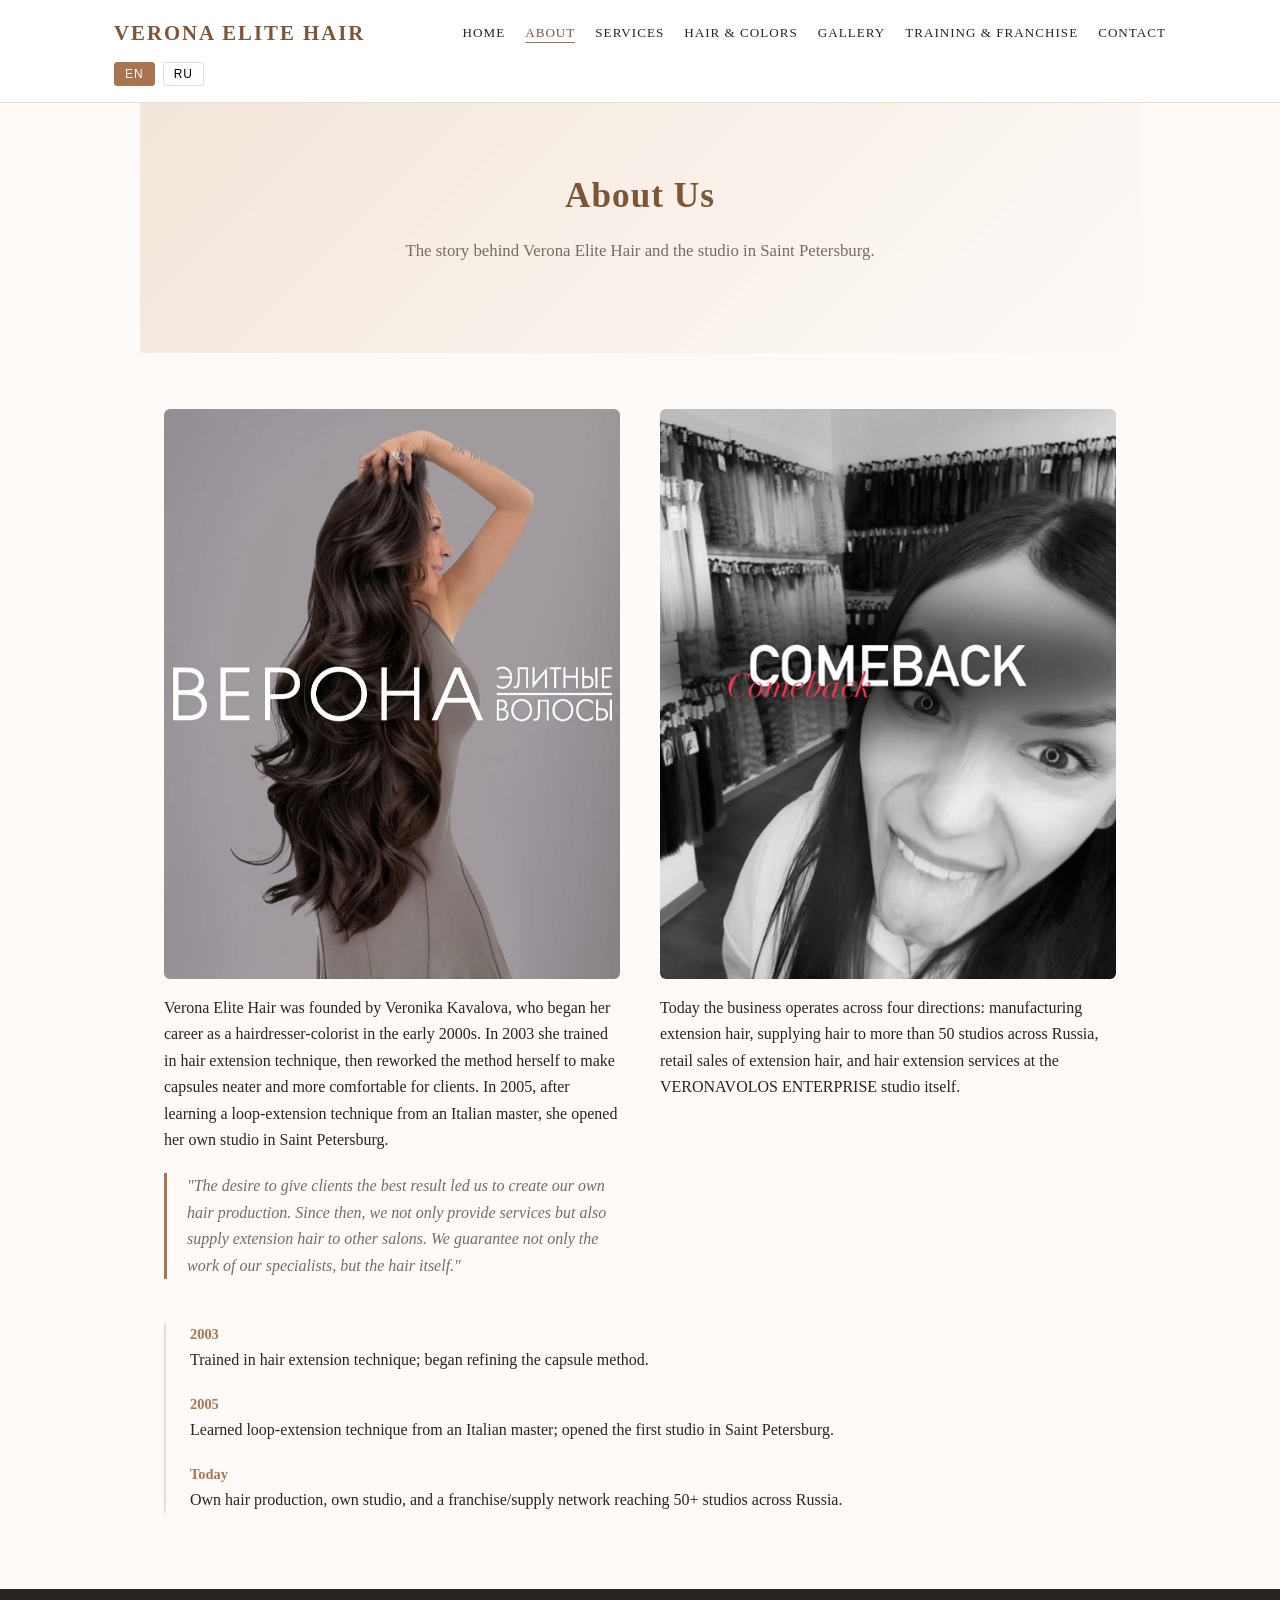
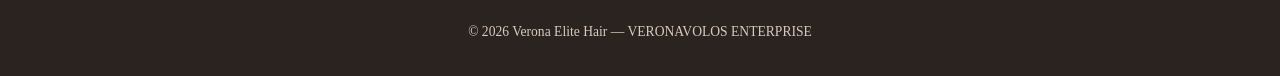
==== about.html @ 84c3e02a "create init pages" ====
<!DOCTYPE html>
<html lang="en">
<head>
<meta charset="UTF-8">
<meta name="viewport" content="width=device-width, initial-scale=1.0">
<title>About — Verona Elite Hair</title>
<link rel="stylesheet" href="assets/styles.css">
</head>
<body>

<header>
  <div class="nav-wrap">
    <a class="brand" href="index.html">Verona Elite Hair</a>
    <nav>
      <ul>
        <li><a href="index.html" data-en>Home</a><a href="index.html" data-ru>Главная</a></li>
        <li><a class="current" href="about.html" data-en>About</a><a class="current" href="about.html" data-ru>О нас</a></li>
        <li><a href="services.html" data-en>Services</a><a href="services.html" data-ru>Услуги</a></li>
        <li><a href="colors.html" data-en>Hair &amp; Colors</a><a href="colors.html" data-ru>Волосы и цвета</a></li>
        <li><a href="gallery.html" data-en>Gallery</a><a href="gallery.html" data-ru>Галерея</a></li>
        <li><a href="training.html" data-en>Training &amp; Franchise</a><a href="training.html" data-ru>Обучение и франшиза</a></li>
        <li><a href="contact.html" data-en>Contact</a><a href="contact.html" data-ru>Контакты</a></li>
      </ul>
    </nav>
    <div class="lang-toggle">
      <button id="btn-en" class="active" onclick="setLang('en')">EN</button>
      <button id="btn-ru" onclick="setLang('ru')">RU</button>
    </div>
  </div>
</header>

<main>
  <section class="hero">
    <h1 data-en>About Us</h1>
    <h1 data-ru>О нас</h1>
    <p data-en>The story behind Verona Elite Hair and the studio in Saint Petersburg.</p>
    <p data-ru>История бренда Verona Elite Hair и нашей студии в Санкт-Петербурге.</p>
  </section>

  <section>
    <div class="about-flex">
      <div class="col">
        <img src="assets/images/about-1.jpg" alt="Verona Elite Hair brand">
        <p data-en>Verona Elite Hair was founded by Veronika Kavalova, who began her career as a hairdresser-colorist in the early 2000s. In 2003 she trained in hair extension technique, then reworked the method herself to make capsules neater and more comfortable for clients. In 2005, after learning a loop-extension technique from an Italian master, she opened her own studio in Saint Petersburg.</p>
        <p data-ru>Verona Elite Hair основан Вероникой Каваловой, которая начинала карьеру как парикмахер-колорист в начале 2000-х. В 2003 году она прошла обучение технике наращивания волос, а затем самостоятельно доработала технологию, чтобы капсулы были более аккуратными и комфортными для клиенток. В 2005 году, освоив технику петельного наращивания у итальянского мастера, она открыла собственную студию в Санкт-Петербурге.</p>
        <blockquote data-en>"The desire to give clients the best result led us to create our own hair production. Since then, we not only provide services but also supply extension hair to other salons. We guarantee not only the work of our specialists, but the hair itself."</blockquote>
        <blockquote data-ru>«Желание дать лучший результат клиентам привело к созданию собственного производства волос для наращивания. С тех пор мы не только оказываем услуги, но и поставляем волосы в другие салоны. Мы даём гарантию не только на работу мастеров, но и на волосы».</blockquote>
      </div>
      <div class="col">
        <img src="assets/images/about-2.jpg" alt="Verona Elite Hair studio team">
        <p data-en>Today the business operates across four directions: manufacturing extension hair, supplying hair to more than 50 studios across Russia, retail sales of extension hair, and hair extension services at the VERONAVOLOS ENTERPRISE studio itself.</p>
        <p data-ru>Сегодня бизнес развивается по четырём направлениям: производство волос для наращивания, поставка волос более чем в 50 студий по всей России, розничная продажа волос для наращивания и оказание услуг по наращиванию волос в собственной студии VERONAVOLOS ENTERPRISE.</p>
      </div>
    </div>

    <div class="timeline">
      <div class="item">
        <div class="year">2003</div>
        <p data-en>Trained in hair extension technique; began refining the capsule method.</p>
        <p data-ru>Обучение технике наращивания волос; начало доработки капсульного метода.</p>
      </div>
      <div class="item">
        <div class="year">2005</div>
        <p data-en>Learned loop-extension technique from an Italian master; opened the first studio in Saint Petersburg.</p>
        <p data-ru>Освоение техники петельного наращивания у итальянского мастера; открытие первой студии в Санкт-Петербурге.</p>
      </div>
      <div class="item">
        <div class="year" data-en>Today</div><div class="year" data-ru>Сегодня</div>
        <p data-en>Own hair production, own studio, and a franchise/supply network reaching 50+ studios across Russia.</p>
        <p data-ru>Собственное производство волос, собственная студия и сеть франшизы/поставок в более чем 50 студий по России.</p>
      </div>
    </div>
  </section>
</main>

<footer>
  <p>&copy; 2026 Verona Elite Hair — VERONAVOLOS ENTERPRISE</p>
</footer>

<script src="assets/script.js"></script>
</body>
</html>
---- assets/styles.css ----
:root{
  --bg:#fdfaf7; --panel:#ffffff; --ink:#2b2320; --muted:#7a6b62;
  --accent:#a9744f; --accent-dark:#7d5537; --line:#e9ddd2;
}
*{box-sizing:border-box; margin:0; padding:0;}
body{font-family:'Georgia','Times New Roman',serif; background:var(--bg); color:var(--ink); line-height:1.65;}
img{max-width:100%; display:block;}
header{background:var(--panel); border-bottom:1px solid var(--line); position:sticky; top:0; z-index:100;}
.nav-wrap{max-width:1100px; margin:0 auto; display:flex; align-items:center; justify-content:space-between; padding:16px 24px; flex-wrap:wrap; gap:12px;}
.brand{font-size:1.3rem; letter-spacing:2px; font-weight:bold; color:var(--accent-dark); text-transform:uppercase; text-decoration:none;}
.brand span{font-weight:normal; font-size:0.6rem; display:block; letter-spacing:3px; color:var(--muted); text-transform:none;}
nav ul{list-style:none; display:flex; gap:20px; font-size:0.82rem; letter-spacing:1px; text-transform:uppercase; flex-wrap:wrap;}
nav a{color:var(--ink); text-decoration:none; border-bottom:1px solid transparent; padding-bottom:2px;}
nav a:hover, nav a.current{border-bottom:1px solid var(--accent); color:var(--accent-dark);}
.lang-toggle{display:flex; gap:8px;}
.lang-toggle button{background:none; border:1px solid var(--line); padding:4px 10px; font-size:0.75rem; cursor:pointer; border-radius:3px; letter-spacing:1px;}
.lang-toggle button.active{background:var(--accent); color:#fff; border-color:var(--accent);}
.hero{background:linear-gradient(135deg,#f3e6da,#fdfaf7); padding:64px 24px; text-align:center;}
.hero.with-image{padding:0; position:relative; overflow:hidden; min-height:340px; display:flex; align-items:center; justify-content:center;}
.hero.with-image img{position:absolute; inset:0; width:100%; height:100%; object-fit:cover; filter:brightness(0.55);}
.hero.with-image .hero-inner{position:relative; z-index:2; color:#fff; padding:60px 24px;}
.hero.with-image .hero-inner p{color:#f1e6da;}
.hero h1{font-size:2.2rem; color:var(--accent-dark); margin-bottom:12px; letter-spacing:1px;}
.hero.with-image h1{color:#fff;}
.hero p{max-width:640px; margin:0 auto 24px; color:var(--muted); font-size:1.05rem;}
.btn{display:inline-block; background:var(--accent); color:#fff; padding:12px 28px; text-decoration:none; border-radius:2px; letter-spacing:1px; font-size:0.85rem; text-transform:uppercase;}
.btn:hover{background:var(--accent-dark);}
main section{max-width:1000px; margin:0 auto; padding:56px 24px;}
main h2{font-size:1.6rem; color:var(--accent-dark); margin-bottom:24px; text-align:center; letter-spacing:1px;}
.divider{width:60px; height:2px; background:var(--accent); margin:0 auto 32px;}
.grid{display:grid; grid-template-columns:repeat(auto-fit, minmax(240px,1fr)); gap:28px; margin-top:32px;}
.card{background:var(--panel); border:1px solid var(--line); padding:24px; border-radius:4px;}
.card h3{color:var(--accent-dark); font-size:1.05rem; margin-bottom:10px;}
.card p{color:var(--muted); font-size:0.92rem;}
.card img{border-radius:3px; margin-bottom:14px; aspect-ratio:1/1; object-fit:cover;}
.about-flex{display:flex; gap:40px; flex-wrap:wrap; align-items:flex-start;}
.about-flex .col{flex:1; min-width:280px;}
.about-flex img{border-radius:6px; margin-bottom:16px; aspect-ratio:4/5; object-fit:cover;}
blockquote{font-style:italic; color:var(--muted); border-left:3px solid var(--accent); padding-left:20px; margin:20px 0;}
.timeline{border-left:2px solid var(--line); margin-top:24px; padding-left:24px;}
.timeline .item{margin-bottom:20px;}
.timeline .year{color:var(--accent); font-weight:bold; font-size:0.9rem;}
.band{background:#f6ede3;}
.contact-grid{display:grid; grid-template-columns:1fr 1fr; gap:32px; margin-top:24px;}
.contact-grid .card p{margin:6px 0;}
.social{display:flex; gap:16px; margin-top:16px; flex-wrap:wrap;}
.social a{color:var(--accent-dark); text-decoration:none; font-size:0.85rem; border:1px solid var(--line); padding:8px 14px; border-radius:3px;}
.social a:hover{background:var(--accent); color:#fff; border-color:var(--accent);}
.gallery-grid{display:grid; grid-template-columns:repeat(auto-fit, minmax(220px,1fr)); gap:20px; margin-top:32px;}
.gallery-item{background:var(--panel); border:1px solid var(--line); border-radius:4px; overflow:hidden;}
.gallery-item img{aspect-ratio:1/1; object-fit:cover;}
.gallery-item .cap{padding:12px 14px; font-size:0.82rem; color:var(--muted);}
.gallery-item .cap .likes{color:var(--accent); font-weight:bold; font-size:0.75rem; display:block; margin-bottom:4px;}
footer{background:var(--ink); color:#d8cabc; text-align:center; padding:32px 24px; font-size:0.85rem;}
footer a{color:#e9ddd2;}
.note{font-size:0.78rem; color:var(--muted); text-align:center; max-width:700px; margin:40px auto 0; padding:0 24px;}
[data-ru]{display:none;}
html[lang="ru"] [data-en]{display:none !important;}
html[lang="ru"] [data-ru]{display:block;}
html[lang="ru"] span[data-ru]{display:inline;}
html[lang="ru"] span[data-en]{display:none;}
html[lang="ru"] a[data-ru]{display:inline;}
html[lang="ru"] li a[data-ru]{display:inline-block;}
@media (max-width:760px){ nav ul{display:none;} .contact-grid{grid-template-columns:1fr;} }
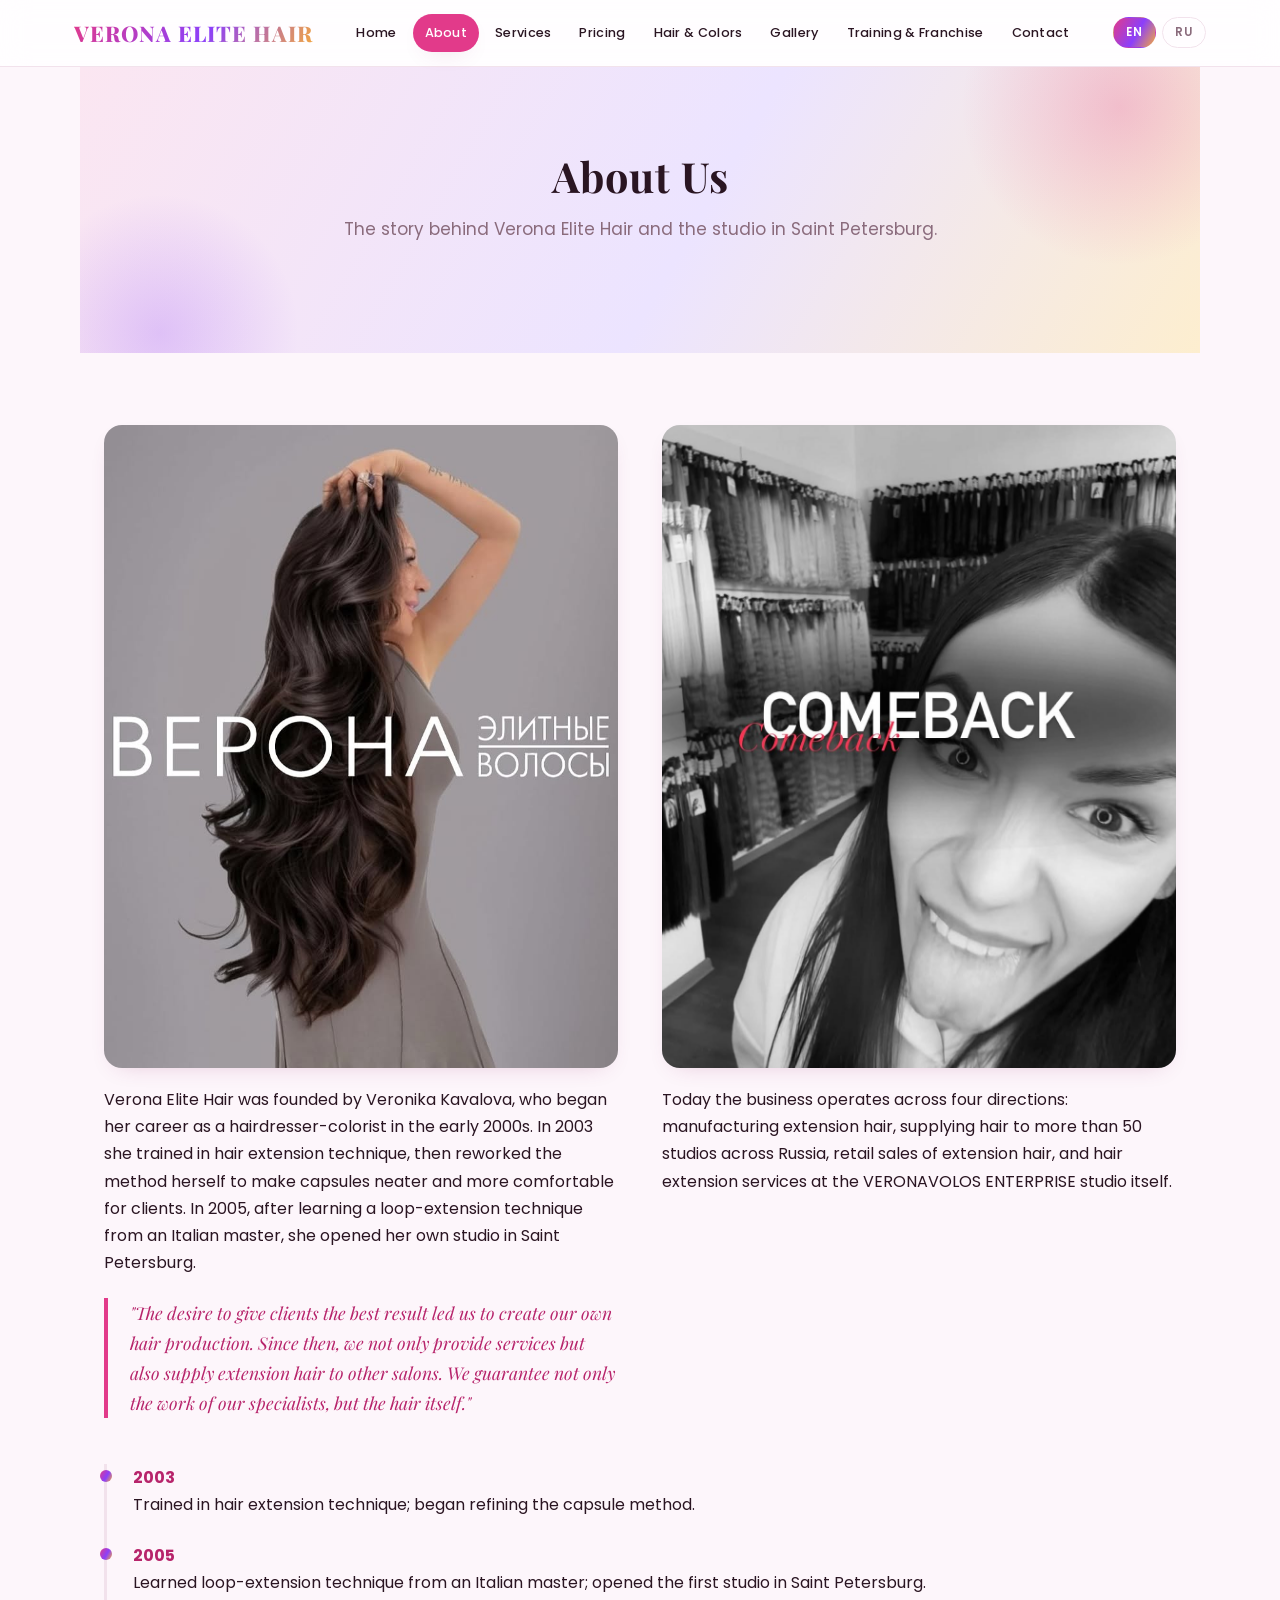
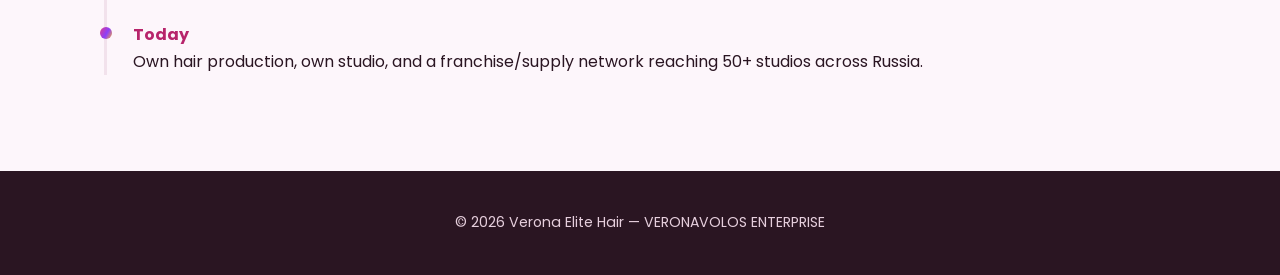
==== commit 60ffbc66: "push new design" ====
--- a/about.html
+++ b/about.html
@@ -11,11 +11,13 @@
 <header>
   <div class="nav-wrap">
     <a class="brand" href="index.html">Verona Elite Hair</a>
+    <button class="nav-toggle" aria-label="Toggle menu" onclick="toggleMenu()"><span></span><span></span><span></span></button>
     <nav>
       <ul>
         <li><a href="index.html" data-en>Home</a><a href="index.html" data-ru>Главная</a></li>
         <li><a class="current" href="about.html" data-en>About</a><a class="current" href="about.html" data-ru>О нас</a></li>
         <li><a href="services.html" data-en>Services</a><a href="services.html" data-ru>Услуги</a></li>
+        <li><a href="pricing.html" data-en>Pricing</a><a href="pricing.html" data-ru>Цены</a></li>
         <li><a href="colors.html" data-en>Hair &amp; Colors</a><a href="colors.html" data-ru>Волосы и цвета</a></li>
         <li><a href="gallery.html" data-en>Gallery</a><a href="gallery.html" data-ru>Галерея</a></li>
         <li><a href="training.html" data-en>Training &amp; Franchise</a><a href="training.html" data-ru>Обучение и франшиза</a></li>
--- a/assets/styles.css
+++ b/assets/styles.css
@@ -1,59 +1,147 @@
+@import url('https://fonts.googleapis.com/css2?family=Playfair+Display:wght@500;600;700;800&family=Poppins:wght@300;400;500;600;700&display=swap');
+
 :root{
-  --bg:#fdfaf7; --panel:#ffffff; --ink:#2b2320; --muted:#7a6b62;
-  --accent:#a9744f; --accent-dark:#7d5537; --line:#e9ddd2;
+  --bg:#fdf6fb; --panel:#ffffff; --ink:#2a1522; --muted:#8a6b7c; --line:#f2e2ec;
+  --accent:#e23a8a; --accent-dark:#b7246b;
+  --gold:#f4a83c; --violet:#8b3ffb; --teal:#2bb7b3;
+  --grad:linear-gradient(120deg,#e23a8a 0%,#8b3ffb 55%,#f4a83c 100%);
+  --grad-soft:linear-gradient(120deg,#fbe6f1,#ece4ff 55%,#fdeecf);
+  --shadow:0 18px 40px -18px rgba(138,32,96,.35);
+  --shadow-sm:0 8px 24px -14px rgba(138,32,96,.30);
+  --radius:18px;
 }
 *{box-sizing:border-box; margin:0; padding:0;}
-body{font-family:'Georgia','Times New Roman',serif; background:var(--bg); color:var(--ink); line-height:1.65;}
+body{font-family:'Poppins',system-ui,-apple-system,'Segoe UI',sans-serif; background:var(--bg); color:var(--ink); line-height:1.7; -webkit-font-smoothing:antialiased;}
 img{max-width:100%; display:block;}
-header{background:var(--panel); border-bottom:1px solid var(--line); position:sticky; top:0; z-index:100;}
-.nav-wrap{max-width:1100px; margin:0 auto; display:flex; align-items:center; justify-content:space-between; padding:16px 24px; flex-wrap:wrap; gap:12px;}
-.brand{font-size:1.3rem; letter-spacing:2px; font-weight:bold; color:var(--accent-dark); text-transform:uppercase; text-decoration:none;}
-.brand span{font-weight:normal; font-size:0.6rem; display:block; letter-spacing:3px; color:var(--muted); text-transform:none;}
-nav ul{list-style:none; display:flex; gap:20px; font-size:0.82rem; letter-spacing:1px; text-transform:uppercase; flex-wrap:wrap;}
-nav a{color:var(--ink); text-decoration:none; border-bottom:1px solid transparent; padding-bottom:2px;}
-nav a:hover, nav a.current{border-bottom:1px solid var(--accent); color:var(--accent-dark);}
-.lang-toggle{display:flex; gap:8px;}
-.lang-toggle button{background:none; border:1px solid var(--line); padding:4px 10px; font-size:0.75rem; cursor:pointer; border-radius:3px; letter-spacing:1px;}
-.lang-toggle button.active{background:var(--accent); color:#fff; border-color:var(--accent);}
-.hero{background:linear-gradient(135deg,#f3e6da,#fdfaf7); padding:64px 24px; text-align:center;}
-.hero.with-image{padding:0; position:relative; overflow:hidden; min-height:340px; display:flex; align-items:center; justify-content:center;}
-.hero.with-image img{position:absolute; inset:0; width:100%; height:100%; object-fit:cover; filter:brightness(0.55);}
-.hero.with-image .hero-inner{position:relative; z-index:2; color:#fff; padding:60px 24px;}
-.hero.with-image .hero-inner p{color:#f1e6da;}
-.hero h1{font-size:2.2rem; color:var(--accent-dark); margin-bottom:12px; letter-spacing:1px;}
-.hero.with-image h1{color:#fff;}
-.hero p{max-width:640px; margin:0 auto 24px; color:var(--muted); font-size:1.05rem;}
-.btn{display:inline-block; background:var(--accent); color:#fff; padding:12px 28px; text-decoration:none; border-radius:2px; letter-spacing:1px; font-size:0.85rem; text-transform:uppercase;}
-.btn:hover{background:var(--accent-dark);}
-main section{max-width:1000px; margin:0 auto; padding:56px 24px;}
-main h2{font-size:1.6rem; color:var(--accent-dark); margin-bottom:24px; text-align:center; letter-spacing:1px;}
-.divider{width:60px; height:2px; background:var(--accent); margin:0 auto 32px;}
-.grid{display:grid; grid-template-columns:repeat(auto-fit, minmax(240px,1fr)); gap:28px; margin-top:32px;}
-.card{background:var(--panel); border:1px solid var(--line); padding:24px; border-radius:4px;}
-.card h3{color:var(--accent-dark); font-size:1.05rem; margin-bottom:10px;}
-.card p{color:var(--muted); font-size:0.92rem;}
-.card img{border-radius:3px; margin-bottom:14px; aspect-ratio:1/1; object-fit:cover;}
-.about-flex{display:flex; gap:40px; flex-wrap:wrap; align-items:flex-start;}
+h1,h2,h3{font-family:'Playfair Display',Georgia,serif; line-height:1.2;}
+
+/* ---------- Header / Nav ---------- */
+header{background:rgba(255,255,255,.82); backdrop-filter:saturate(180%) blur(14px); -webkit-backdrop-filter:saturate(180%) blur(14px); border-bottom:1px solid var(--line); position:sticky; top:0; z-index:200; transition:box-shadow .25s ease;}
+header.scrolled{box-shadow:0 10px 30px -18px rgba(138,32,96,.45);}
+.nav-wrap{max-width:1180px; margin:0 auto; display:flex; align-items:center; justify-content:space-between; padding:14px 24px; gap:18px; position:relative;}
+.brand{font-family:'Playfair Display',serif; font-size:1.35rem; letter-spacing:1px; font-weight:800; text-decoration:none; text-transform:uppercase; background:var(--grad); -webkit-background-clip:text; background-clip:text; color:transparent; white-space:nowrap;}
+.brand span{display:block; -webkit-text-fill-color:var(--muted); color:var(--muted); font-family:'Poppins',sans-serif; font-weight:400; font-size:0.58rem; letter-spacing:2.5px; text-transform:none; margin-top:2px;}
+nav ul{list-style:none; display:flex; gap:4px; font-size:0.8rem; letter-spacing:.3px; flex-wrap:nowrap; align-items:center; white-space:nowrap;}
+nav a{color:var(--ink); text-decoration:none; padding:8px 12px; border-radius:999px; font-weight:500; transition:.2s ease; display:inline-block; position:relative;}
+nav a:hover{color:var(--accent-dark); background:var(--grad-soft);}
+nav a.current{color:#fff; background:var(--accent); box-shadow:var(--shadow-sm);}
+.lang-toggle{display:flex; gap:6px;}
+.lang-toggle button{background:none; border:1.5px solid var(--line); padding:6px 12px; font-size:0.72rem; font-weight:600; cursor:pointer; border-radius:999px; letter-spacing:1px; color:var(--muted); font-family:'Poppins',sans-serif; transition:.2s ease;}
+.lang-toggle button.active{background:var(--grad); color:#fff; border-color:transparent;}
+.nav-toggle{display:none; flex-direction:column; justify-content:center; gap:5px; width:44px; height:40px; padding:9px; border:none; background:var(--grad-soft); border-radius:12px; cursor:pointer;}
+.nav-toggle span{display:block; height:2.5px; width:100%; background:var(--accent-dark); border-radius:2px; transition:.25s ease;}
+header.nav-open .nav-toggle span:nth-child(1){transform:translateY(7.5px) rotate(45deg);}
+header.nav-open .nav-toggle span:nth-child(2){opacity:0;}
+header.nav-open .nav-toggle span:nth-child(3){transform:translateY(-7.5px) rotate(-45deg);}
+
+/* ---------- Buttons ---------- */
+.btn{display:inline-block; background:var(--grad); background-size:150% 150%; color:#fff; padding:14px 32px; text-decoration:none; border-radius:999px; letter-spacing:.5px; font-size:0.85rem; font-weight:600; font-family:'Poppins',sans-serif; box-shadow:var(--shadow); transition:transform .2s ease, box-shadow .2s ease, background-position .5s ease; border:none; cursor:pointer;}
+.btn:hover{transform:translateY(-3px); background-position:100% 50%; box-shadow:0 22px 44px -16px rgba(138,32,96,.5);}
+.btn.outline{background:transparent; color:var(--accent-dark); border:2px solid var(--accent); box-shadow:none; padding:12px 30px;}
+.btn.outline:hover{background:var(--accent); color:#fff;}
+.btn.light{background:#fff; color:var(--accent-dark); box-shadow:var(--shadow);}
+.btn.light:hover{background:#fff;}
+
+/* ---------- Hero ---------- */
+.hero{background:var(--grad-soft); padding:84px 24px; text-align:center; position:relative; overflow:hidden;}
+.hero::before{content:""; position:absolute; width:320px; height:320px; background:radial-gradient(circle,rgba(226,58,138,.25),transparent 70%); top:-120px; right:-80px; border-radius:50%;}
+.hero::after{content:""; position:absolute; width:280px; height:280px; background:radial-gradient(circle,rgba(139,63,251,.22),transparent 70%); bottom:-120px; left:-60px; border-radius:50%;}
+.hero h1{font-size:2.6rem; font-weight:700; color:var(--ink); margin-bottom:14px; letter-spacing:.5px; position:relative;}
+.hero p{max-width:660px; margin:0 auto 26px; color:var(--muted); font-size:1.06rem; position:relative;}
+.hero .btn{position:relative;}
+
+.hero.with-image{padding:0; min-height:560px; display:flex; align-items:center; justify-content:center; text-align:left;}
+.hero.with-image::before,.hero.with-image::after{display:none;}
+.hero.with-image img{position:absolute; inset:0; width:100%; height:100%; object-fit:cover; filter:none; z-index:0;}
+.hero.with-image .overlay{position:absolute; inset:0; z-index:1; background:linear-gradient(105deg,rgba(42,21,34,.92) 0%,rgba(139,63,251,.55) 55%,rgba(226,58,138,.35) 100%);}
+.hero.with-image .hero-inner{position:relative; z-index:2; color:#fff; padding:72px 24px; max-width:1180px; margin:0 auto; width:100%;}
+.hero.with-image .hero-inner .eyebrow{display:inline-block; background:rgba(255,255,255,.15); border:1px solid rgba(255,255,255,.35); color:#fff; padding:7px 18px; border-radius:999px; font-size:0.72rem; letter-spacing:2px; text-transform:uppercase; margin-bottom:20px; backdrop-filter:blur(4px);}
+.hero.with-image .hero-inner .eyebrow[data-ru]{display:none;}
+html[lang="ru"] .hero.with-image .hero-inner .eyebrow[data-en]{display:none;}
+html[lang="ru"] .hero.with-image .hero-inner .eyebrow[data-ru]{display:inline-block;}
+.hero.with-image h1{font-size:3.4rem; color:#fff; margin-bottom:18px; max-width:640px; text-shadow:0 4px 24px rgba(0,0,0,.3);}
+.hero.with-image .hero-inner p{color:#f3e6ef; max-width:560px; margin:0 0 30px; font-size:1.08rem;}
+.hero-btns{display:flex; gap:14px; flex-wrap:wrap;}
+
+/* ---------- Sections ---------- */
+main section{max-width:1120px; margin:0 auto; padding:72px 24px;}
+main h2{font-size:2.1rem; font-weight:700; color:var(--ink); margin-bottom:10px; text-align:center; letter-spacing:.3px;}
+.section-sub{text-align:center; color:var(--muted); max-width:600px; margin:0 auto;}
+.divider{width:72px; height:4px; background:var(--grad); border-radius:999px; margin:16px auto 40px;}
+
+/* ---------- Cards grid ---------- */
+.grid{display:grid; grid-template-columns:repeat(auto-fit, minmax(260px,1fr)); gap:28px; margin-top:36px;}
+.card{background:var(--panel); border:1px solid var(--line); padding:26px; border-radius:var(--radius); box-shadow:var(--shadow-sm); transition:transform .25s ease, box-shadow .25s ease; overflow:hidden; position:relative;}
+.card:hover{transform:translateY(-6px); box-shadow:var(--shadow);}
+.card h3{color:var(--ink); font-size:1.2rem; font-weight:700; margin-bottom:10px;}
+.card p{color:var(--muted); font-size:0.94rem;}
+.card img{border-radius:12px; margin-bottom:16px; aspect-ratio:4/3; object-fit:cover; width:100%;}
+
+/* ---------- Stats band ---------- */
+.stats{background:var(--grad); border-radius:0; padding:0;}
+.stats .stats-inner{max-width:1120px; margin:0 auto; padding:48px 24px; display:grid; grid-template-columns:repeat(4,1fr); gap:20px; text-align:center;}
+.stats .stat .num{font-family:'Playfair Display',serif; font-size:2.6rem; font-weight:800; color:#fff; line-height:1;}
+.stats .stat .label{color:rgba(255,255,255,.9); font-size:0.85rem; letter-spacing:.5px; margin-top:8px;}
+
+/* ---------- CTA band ---------- */
+.cta{position:relative; overflow:hidden; background:var(--grad); text-align:center; padding:0;}
+.cta .cta-inner{max-width:820px; margin:0 auto; padding:72px 24px; position:relative; z-index:1;}
+.cta h2{color:#fff; margin-bottom:12px;}
+.cta p{color:rgba(255,255,255,.92); max-width:560px; margin:0 auto 28px;}
+
+/* ---------- Pricing ---------- */
+.price-card{display:flex; flex-direction:column; text-align:center; padding-top:34px;}
+.price-card .tier{display:inline-block; align-self:center; background:var(--grad-soft); color:var(--accent-dark); font-size:0.68rem; font-weight:600; letter-spacing:1.5px; text-transform:uppercase; padding:6px 14px; border-radius:999px; margin-bottom:14px;}
+.price-card .tier[data-ru]{display:none;}
+html[lang="ru"] .price-card .tier[data-en]{display:none;}
+html[lang="ru"] .price-card .tier[data-ru]{display:inline-block;}
+.price-card h3{font-size:1.25rem; margin-bottom:6px;}
+.price-card .price{font-family:'Playfair Display',serif; font-size:2.5rem; font-weight:800; background:var(--grad); -webkit-background-clip:text; background-clip:text; color:transparent; line-height:1.3; padding:2px 0 6px; margin:6px 0 4px; letter-spacing:1px; font-variant-numeric:lining-nums tabular-nums;}
+.price-card .price .from{-webkit-text-fill-color:var(--muted); color:var(--muted); font-family:'Poppins',sans-serif; font-size:0.8rem; font-weight:500; letter-spacing:normal; vertical-align:middle; margin-right:8px;}
+.price-card .unit{color:var(--muted); font-size:0.82rem; margin-bottom:18px;}
+.price-card .feat{list-style:none; text-align:left; margin:8px 0 24px; display:flex; flex-direction:column; gap:10px;}
+.price-card .feat li{position:relative; padding-left:28px; color:var(--muted); font-size:0.9rem;}
+.price-card .feat li::before{content:"✦"; position:absolute; left:0; top:0; color:var(--accent); font-size:0.9rem;}
+.price-card .btn{margin-top:auto; align-self:center;}
+.price-card.popular{border:2px solid var(--accent); box-shadow:var(--shadow); position:relative; overflow:visible; z-index:2; padding-top:50px; padding-bottom:34px; margin:-14px 0;}
+.price-card.popular::after{content:"★ Most Popular"; position:absolute; top:-14px; left:50%; transform:translateX(-50%); background:var(--grad); color:#fff; font-size:0.68rem; font-weight:600; letter-spacing:1px; text-transform:uppercase; padding:6px 16px; border-radius:999px; white-space:nowrap; box-shadow:var(--shadow-sm);}
+html[lang="ru"] .price-card.popular::after{content:"★ Хит продаж";}
+
+/* ---------- About page ---------- */
+.about-flex{display:flex; gap:44px; flex-wrap:wrap; align-items:flex-start;}
 .about-flex .col{flex:1; min-width:280px;}
-.about-flex img{border-radius:6px; margin-bottom:16px; aspect-ratio:4/5; object-fit:cover;}
-blockquote{font-style:italic; color:var(--muted); border-left:3px solid var(--accent); padding-left:20px; margin:20px 0;}
-.timeline{border-left:2px solid var(--line); margin-top:24px; padding-left:24px;}
-.timeline .item{margin-bottom:20px;}
-.timeline .year{color:var(--accent); font-weight:bold; font-size:0.9rem;}
-.band{background:#f6ede3;}
-.contact-grid{display:grid; grid-template-columns:1fr 1fr; gap:32px; margin-top:24px;}
+.about-flex img{border-radius:var(--radius); margin-bottom:18px; aspect-ratio:4/5; object-fit:cover; box-shadow:var(--shadow-sm);}
+blockquote{font-family:'Playfair Display',serif; font-style:italic; font-size:1.1rem; color:var(--accent-dark); border-left:4px solid var(--accent); padding-left:22px; margin:22px 0;}
+.timeline{border-left:3px solid var(--line); margin-top:24px; padding-left:26px;}
+.timeline .item{margin-bottom:24px; position:relative;}
+.timeline .item::before{content:""; position:absolute; left:-33px; top:6px; width:12px; height:12px; border-radius:50%; background:var(--grad);}
+.timeline .year{color:var(--accent-dark); font-weight:700; font-size:1rem;}
+
+/* ---------- Bands ---------- */
+.band{background:var(--grad-soft);}
+
+/* ---------- Contact ---------- */
+.contact-grid{display:grid; grid-template-columns:repeat(auto-fit,minmax(260px,1fr)); gap:28px; margin-top:24px;}
 .contact-grid .card p{margin:6px 0;}
-.social{display:flex; gap:16px; margin-top:16px; flex-wrap:wrap;}
-.social a{color:var(--accent-dark); text-decoration:none; font-size:0.85rem; border:1px solid var(--line); padding:8px 14px; border-radius:3px;}
-.social a:hover{background:var(--accent); color:#fff; border-color:var(--accent);}
-.gallery-grid{display:grid; grid-template-columns:repeat(auto-fit, minmax(220px,1fr)); gap:20px; margin-top:32px;}
-.gallery-item{background:var(--panel); border:1px solid var(--line); border-radius:4px; overflow:hidden;}
-.gallery-item img{aspect-ratio:1/1; object-fit:cover;}
-.gallery-item .cap{padding:12px 14px; font-size:0.82rem; color:var(--muted);}
-.gallery-item .cap .likes{color:var(--accent); font-weight:bold; font-size:0.75rem; display:block; margin-bottom:4px;}
-footer{background:var(--ink); color:#d8cabc; text-align:center; padding:32px 24px; font-size:0.85rem;}
-footer a{color:#e9ddd2;}
-.note{font-size:0.78rem; color:var(--muted); text-align:center; max-width:700px; margin:40px auto 0; padding:0 24px;}
+.contact-grid .card a{color:var(--accent-dark); font-weight:500;}
+.social{display:flex; gap:12px; margin-top:16px; flex-wrap:wrap;}
+.social a{color:var(--accent-dark); text-decoration:none; font-size:0.85rem; font-weight:500; border:1.5px solid var(--line); padding:9px 16px; border-radius:999px; transition:.2s ease;}
+.social a:hover{background:var(--grad); color:#fff; border-color:transparent;}
+
+/* ---------- Gallery ---------- */
+.gallery-grid{display:grid; grid-template-columns:repeat(auto-fit, minmax(230px,1fr)); gap:22px; margin-top:36px;}
+.gallery-item{background:var(--panel); border:1px solid var(--line); border-radius:var(--radius); overflow:hidden; box-shadow:var(--shadow-sm); transition:transform .25s ease, box-shadow .25s ease;}
+.gallery-item:hover{transform:translateY(-6px); box-shadow:var(--shadow);}
+.gallery-item img{aspect-ratio:1/1; object-fit:cover; width:100%;}
+.gallery-item .cap{padding:14px 16px; font-size:0.84rem; color:var(--muted);}
+.gallery-item .cap .likes{color:var(--accent); font-weight:700; font-size:0.78rem; display:block; margin-bottom:4px;}
+
+/* ---------- Footer ---------- */
+footer{background:var(--ink); color:#e6cfdd; text-align:center; padding:40px 24px; font-size:0.88rem;}
+footer a{color:#fff;}
+.note{font-size:0.8rem; color:var(--muted); text-align:center; max-width:720px; margin:44px auto 0; padding:0 24px;}
+
+/* ---------- Language ---------- */
 [data-ru]{display:none;}
 html[lang="ru"] [data-en]{display:none !important;}
 html[lang="ru"] [data-ru]{display:block;}
@@ -61,4 +149,27 @@
 html[lang="ru"] span[data-en]{display:none;}
 html[lang="ru"] a[data-ru]{display:inline;}
 html[lang="ru"] li a[data-ru]{display:inline-block;}
-@media (max-width:760px){ nav ul{display:none;} .contact-grid{grid-template-columns:1fr;} }
+
+/* ---------- Responsive ---------- */
+@media (max-width:900px){
+  .stats .stats-inner{grid-template-columns:repeat(2,1fr); gap:32px 20px;}
+  .hero.with-image h1{font-size:2.6rem;}
+}
+@media (max-width:860px){
+  .nav-toggle{display:flex;}
+  nav{position:absolute; top:100%; left:0; right:0; background:#fff; border-bottom:1px solid var(--line); box-shadow:var(--shadow); max-height:0; overflow:hidden; transition:max-height .3s ease; z-index:150;}
+  header.nav-open nav{max-height:70vh; overflow:auto;}
+  nav ul{flex-direction:column; align-items:stretch; gap:2px; padding:12px 16px;}
+  nav a{display:block; padding:12px 16px; font-size:0.95rem;}
+  .nav-wrap{flex-wrap:nowrap;}
+}
+@media (max-width:600px){
+  main section{padding:52px 20px;}
+  .hero{padding:60px 20px;}
+  .hero h1{font-size:2rem;}
+  .hero.with-image{min-height:520px;}
+  .hero.with-image h1{font-size:2.2rem;}
+  main h2{font-size:1.7rem;}
+  .stats .stats-inner{grid-template-columns:repeat(2,1fr);}
+  .stats .stat .num{font-size:2.1rem;}
+}
